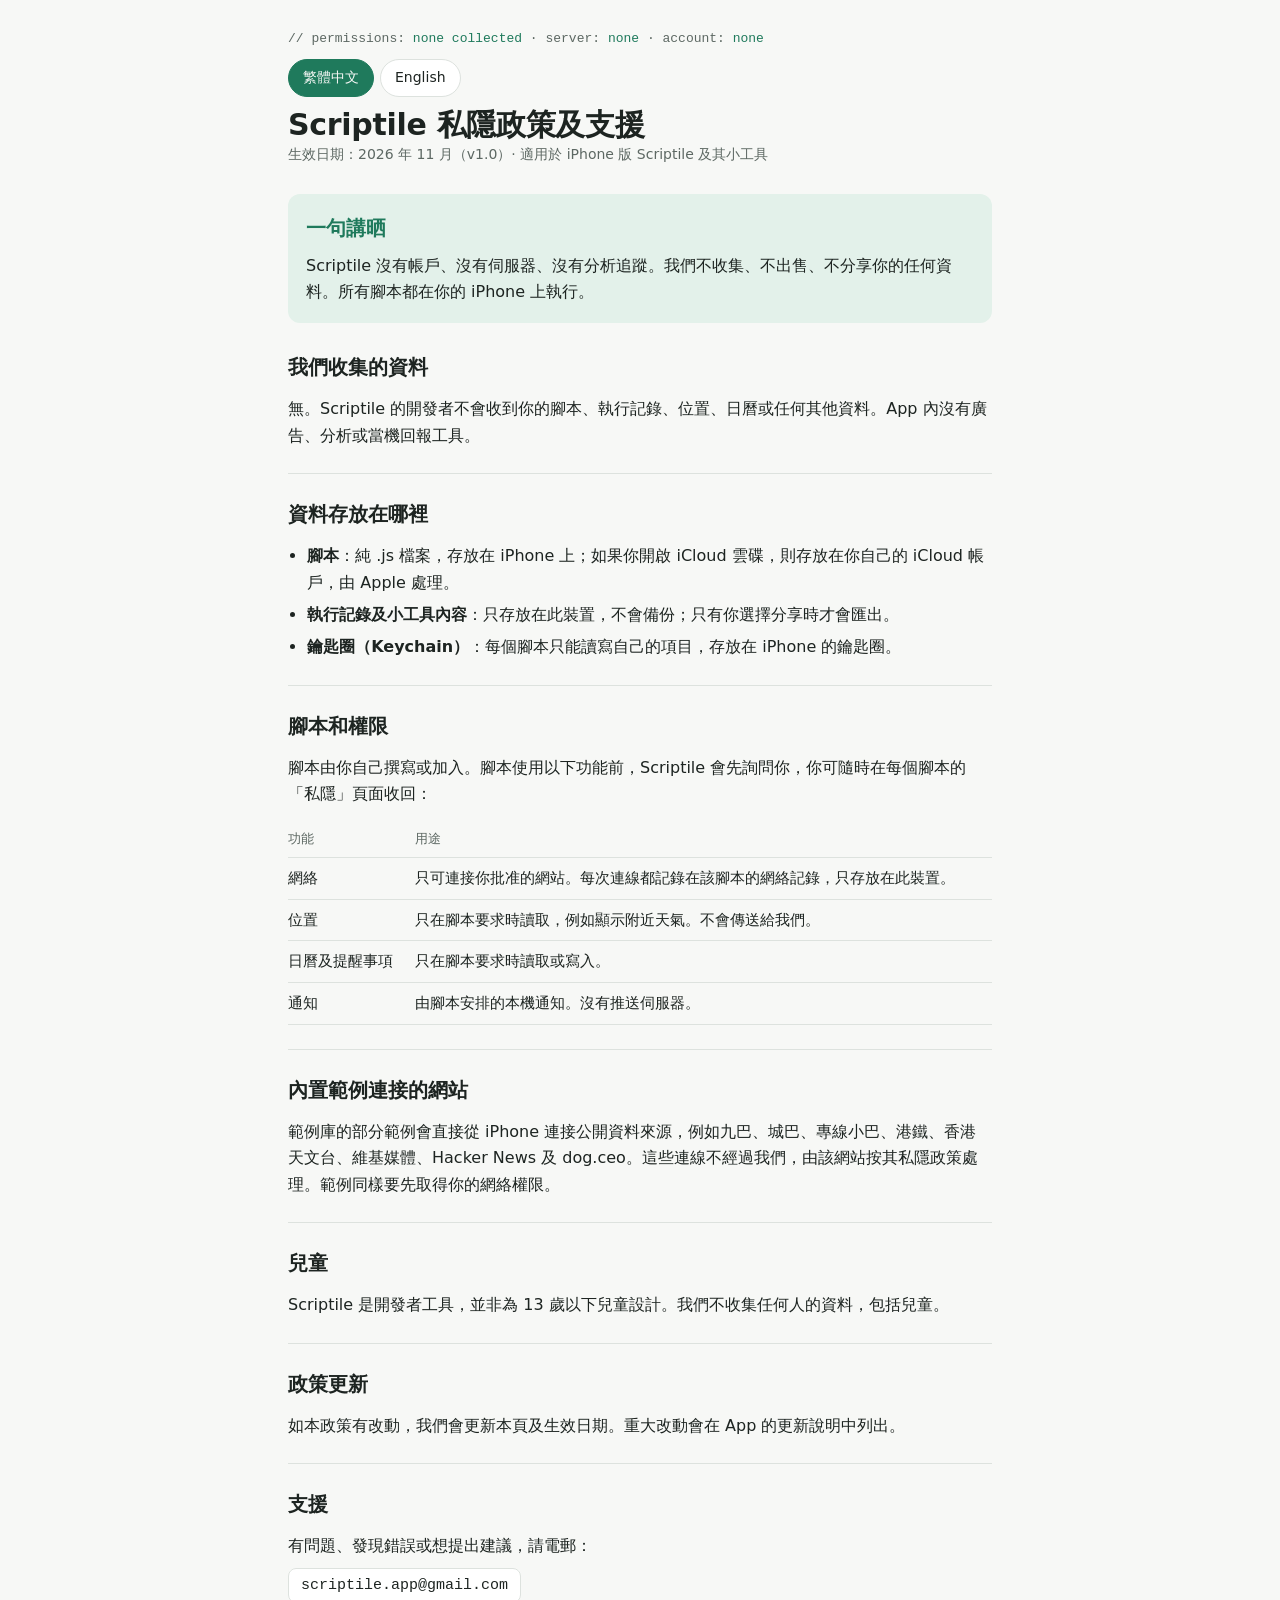
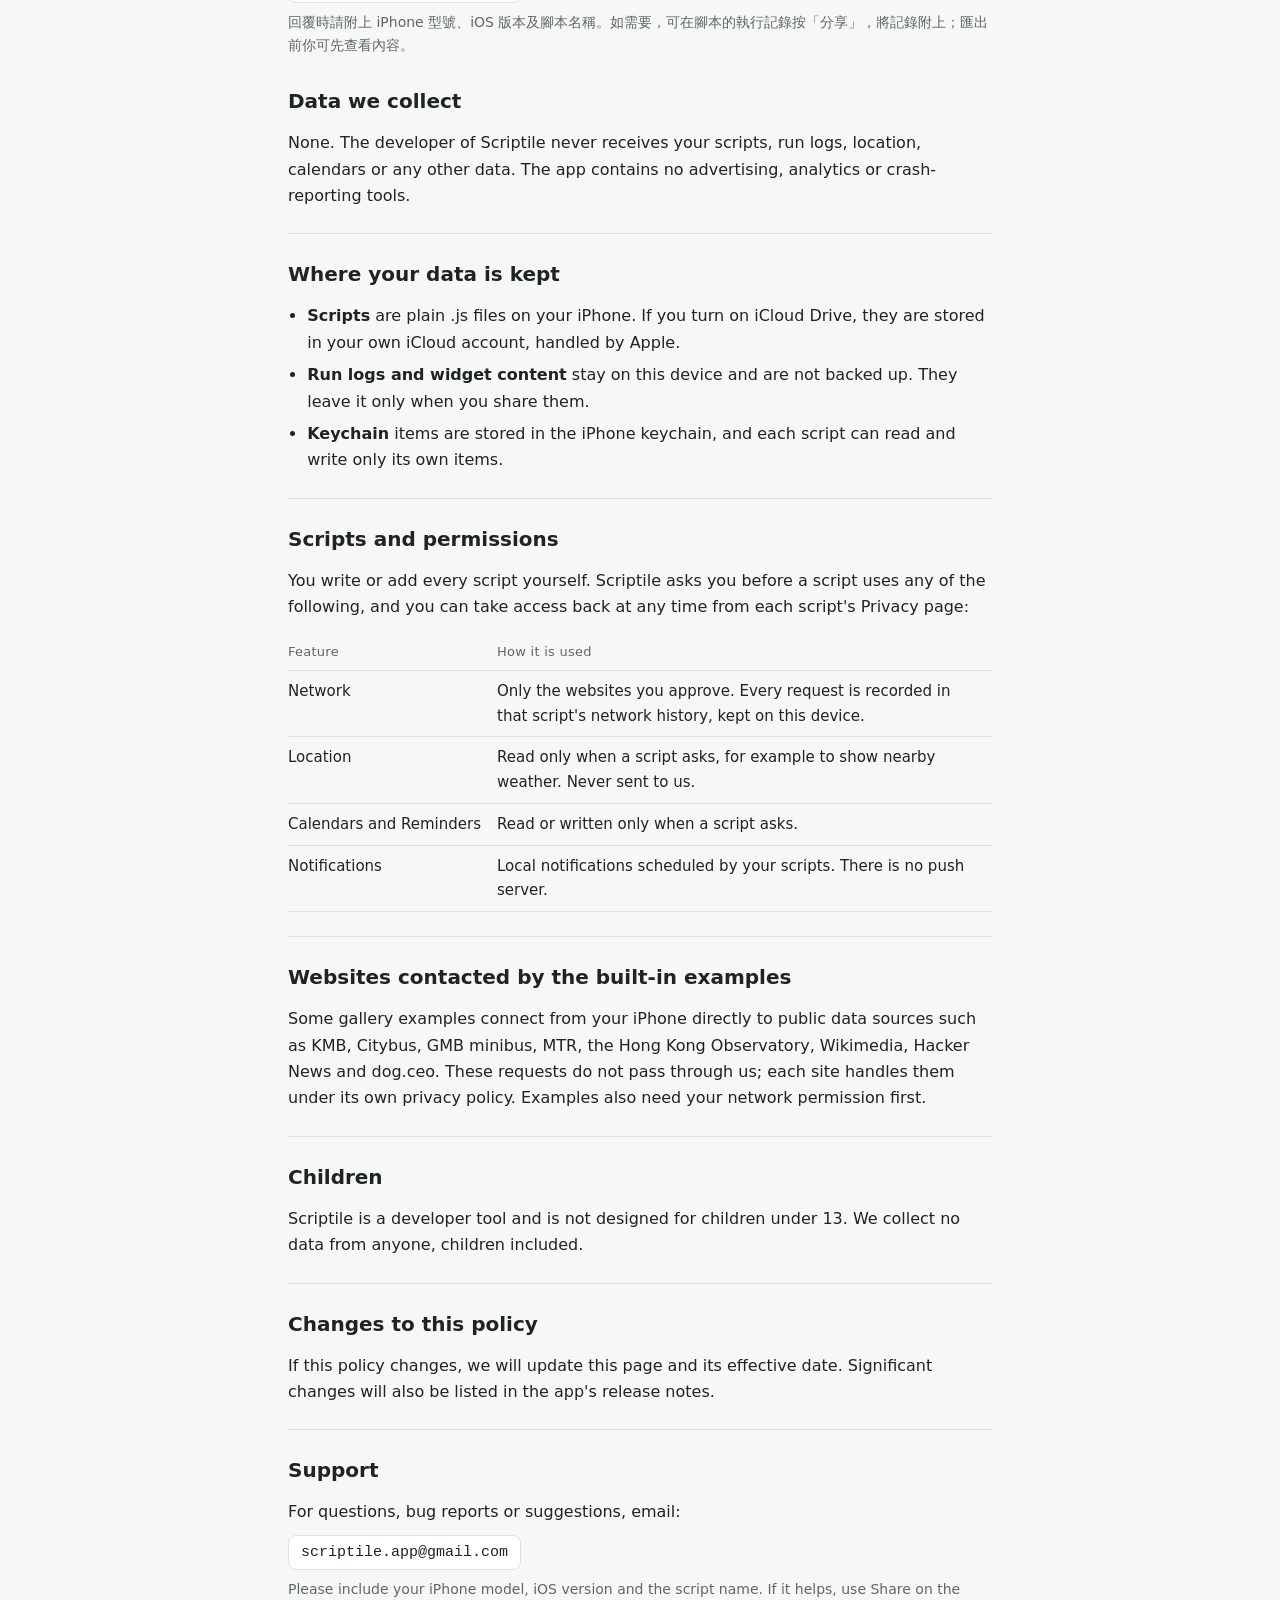
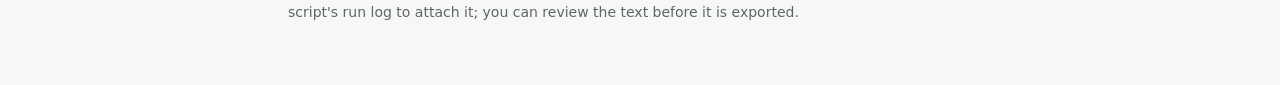
==== index.html @ a436cd3e "Privacy policy and support page" ====
<!doctype html>
<html lang="zh-Hant">
<head>
<meta charset="utf-8">
<meta name="viewport" content="width=device-width, initial-scale=1">
<meta name="description" content="Scriptile privacy policy and support. 私隱政策及支援。">
<title>Scriptile Privacy & Support</title>
<style>
html, body { margin: 0; }
/* Layout: one readable column, a small sticky language switch, a "code comment" header that echoes the script permission line. */
:root {
  --bg: #f7f8f6;
  --surface: #ffffff;
  --fg: #1d2421;
  --muted: #5d6863;
  --line: #dde2de;
  --accent: #1f7a5c;
  --accent-soft: #e3f1ea;
  --warn: #8a5a00;
  --warn-soft: #fbf1dc;
  --font-body: -apple-system, "PingFang HK", system-ui, sans-serif;
  --font-zh: "PingFang HK", -apple-system, system-ui, sans-serif;
  --font-mono: ui-monospace, "SF Mono", Menlo, monospace;
}
@media (prefers-color-scheme: dark) {
  :root:not([data-theme="light"]) {
    --bg: #121614; --surface: #1a201d; --fg: #e6ebe8; --muted: #9aa69f; --line: #2c3531;
    --accent: #5cc79d; --accent-soft: #1d332a; --warn: #f0c46a; --warn-soft: #33290f; color-scheme: dark;
  }
}
:root[data-theme="dark"] {
  --bg: #121614; --surface: #1a201d; --fg: #e6ebe8; --muted: #9aa69f; --line: #2c3531;
  --accent: #5cc79d; --accent-soft: #1d332a; --warn: #f0c46a; --warn-soft: #33290f; color-scheme: dark;
}
body {
  background: var(--bg); color: var(--fg); font-family: var(--font-body);
  font-size: 16px; line-height: 1.65;
  padding-left: max(16px, env(safe-area-inset-left, 0px));
  padding-right: max(16px, env(safe-area-inset-right, 0px));
}
body.zh { font-family: var(--font-zh); }
.wrap { max-width: 44rem; margin: 0 auto; padding-block: 28px 64px; display: grid; gap: 28px; }
header { display: grid; gap: 10px; }
.code { font-family: var(--font-mono); font-size: 13px; color: var(--muted); overflow-x: auto; white-space: nowrap; }
.code b { color: var(--accent); font-weight: 500; }
h1 { font-size: 30px; line-height: 1.2; margin: 0; text-wrap: balance; letter-spacing: -0.01em; }
h2 { font-size: 20px; margin: 0; text-wrap: balance; }
h3 { font-size: 16px; margin: 0; }
p, ul { margin: 0; }
ul { padding-left: 1.2em; display: grid; gap: 6px; }
.meta { color: var(--muted); font-size: 14px; }
.switch { display: flex; gap: 6px; }
.switch button {
  font: inherit; font-size: 14px; padding: 6px 14px; border-radius: 999px;
  border: 1px solid var(--line); background: var(--surface); color: var(--fg); cursor: pointer;
}
.switch button[aria-pressed="true"] { background: var(--accent); border-color: var(--accent); color: var(--bg); }
.switch button:focus-visible { outline: 2px solid var(--accent); outline-offset: 2px; }
.draft { background: var(--warn-soft); color: var(--warn); border-radius: 10px; padding: 12px 14px; font-size: 14px; }
.summary { background: var(--accent-soft); border-radius: 12px; padding: 18px 18px; display: grid; gap: 8px; }
.summary h2 { color: var(--accent); }
section { display: grid; gap: 12px; }
section + section { border-top: 1px solid var(--line); padding-top: 24px; }
table { border-collapse: collapse; width: 100%; font-size: 15px; }
.table { overflow-x: auto; }
th, td { text-align: left; padding: 8px 10px 8px 0; border-bottom: 1px solid var(--line); vertical-align: top; }
th { font-size: 13px; color: var(--muted); font-weight: 500; letter-spacing: 0.02em; }
td:first-child { white-space: nowrap; font-weight: 500; padding-right: 16px; }
a.mail { color: var(--fg); text-decoration: none; }
.mail { font-family: var(--font-mono); font-size: 15px; background: var(--surface); border: 1px solid var(--line); border-radius: 8px; padding: 8px 12px; user-select: all; }
</style>
</head>
<body>

<div class="wrap">
  <header>
    <div class="code" aria-hidden="true">// permissions: <b>none collected</b> · server: <b>none</b> · account: <b>none</b></div>
    <div class="switch" role="group" aria-label="Language">
      <button id="btn-zh" type="button" aria-pressed="true" data-l="zh">繁體中文</button>
      <button id="btn-en" type="button" aria-pressed="false" data-l="en">English</button>
    </div>
    <div lang="zh-Hant" data-l="zh">
      <h1>Scriptile 私隱政策及支援</h1>
      <p class="meta">生效日期：2026 年 11 月（v1.0）· 適用於 iPhone 版 Scriptile 及其小工具</p>
    </div>
    <div lang="en" data-l="en" hidden>
      <h1>Scriptile Privacy Policy and Support</h1>
      <p class="meta">Effective: November 2026 (v1.0) · Covers the Scriptile iPhone app and its widgets</p>
    </div>
  </header>


  <!-- 中文 -->
  <div data-l="zh">
    <div class="summary">
      <h2>一句講晒</h2>
      <p>Scriptile 沒有帳戶、沒有伺服器、沒有分析追蹤。我們不收集、不出售、不分享你的任何資料。所有腳本都在你的 iPhone 上執行。</p>
    </div>
  </div>
  <div data-l="en" hidden>
    <div class="summary">
      <h2>In short</h2>
      <p>Scriptile has no account, no server and no analytics. We do not collect, sell or share any of your data. Every script runs on your iPhone.</p>
    </div>
  </div>

  <div data-l="zh" style="display:grid;gap:24px">
    <section>
      <h2>我們收集的資料</h2>
      <p>無。Scriptile 的開發者不會收到你的腳本、執行記錄、位置、日曆或任何其他資料。App 內沒有廣告、分析或當機回報工具。</p>
    </section>
    <section>
      <h2>資料存放在哪裡</h2>
      <ul>
        <li><b>腳本</b>：純 .js 檔案，存放在 iPhone 上；如果你開啟 iCloud 雲碟，則存放在你自己的 iCloud 帳戶，由 Apple 處理。</li>
        <li><b>執行記錄及小工具內容</b>：只存放在此裝置，不會備份；只有你選擇分享時才會匯出。</li>
        <li><b>鑰匙圈（Keychain）</b>：每個腳本只能讀寫自己的項目，存放在 iPhone 的鑰匙圈。</li>
      </ul>
    </section>
    <section>
      <h2>腳本和權限</h2>
      <p>腳本由你自己撰寫或加入。腳本使用以下功能前，Scriptile 會先詢問你，你可隨時在每個腳本的「私隱」頁面收回：</p>
      <div class="table"><table>
        <tr><th>功能</th><th>用途</th></tr>
        <tr><td>網絡</td><td>只可連接你批准的網站。每次連線都記錄在該腳本的網絡記錄，只存放在此裝置。</td></tr>
        <tr><td>位置</td><td>只在腳本要求時讀取，例如顯示附近天氣。不會傳送給我們。</td></tr>
        <tr><td>日曆及提醒事項</td><td>只在腳本要求時讀取或寫入。</td></tr>
        <tr><td>通知</td><td>由腳本安排的本機通知。沒有推送伺服器。</td></tr>
      </table></div>
    </section>
    <section>
      <h2>內置範例連接的網站</h2>
      <p>範例庫的部分範例會直接從 iPhone 連接公開資料來源，例如九巴、城巴、專線小巴、港鐵、香港天文台、維基媒體、Hacker News 及 dog.ceo。這些連線不經過我們，由該網站按其私隱政策處理。範例同樣要先取得你的網絡權限。</p>
    </section>
    <section>
      <h2>兒童</h2>
      <p>Scriptile 是開發者工具，並非為 13 歲以下兒童設計。我們不收集任何人的資料，包括兒童。</p>
    </section>
    <section>
      <h2>政策更新</h2>
      <p>如本政策有改動，我們會更新本頁及生效日期。重大改動會在 App 的更新說明中列出。</p>
    </section>
    <section>
      <h2 id="support-zh">支援</h2>
      <p>有問題、發現錯誤或想提出建議，請電郵：</p>
      <p><a class="mail" href="mailto:scriptile.app@gmail.com">scriptile.app@gmail.com</a></p>
      <p class="meta">回覆時請附上 iPhone 型號、iOS 版本及腳本名稱。如需要，可在腳本的執行記錄按「分享」，將記錄附上；匯出前你可先查看內容。</p>
    </section>
  </div>

  <div data-l="en" hidden style="display:grid;gap:24px">
    <section>
      <h2>Data we collect</h2>
      <p>None. The developer of Scriptile never receives your scripts, run logs, location, calendars or any other data. The app contains no advertising, analytics or crash-reporting tools.</p>
    </section>
    <section>
      <h2>Where your data is kept</h2>
      <ul>
        <li><b>Scripts</b> are plain .js files on your iPhone. If you turn on iCloud Drive, they are stored in your own iCloud account, handled by Apple.</li>
        <li><b>Run logs and widget content</b> stay on this device and are not backed up. They leave it only when you share them.</li>
        <li><b>Keychain</b> items are stored in the iPhone keychain, and each script can read and write only its own items.</li>
      </ul>
    </section>
    <section>
      <h2>Scripts and permissions</h2>
      <p>You write or add every script yourself. Scriptile asks you before a script uses any of the following, and you can take access back at any time from each script's Privacy page:</p>
      <div class="table"><table>
        <tr><th>Feature</th><th>How it is used</th></tr>
        <tr><td>Network</td><td>Only the websites you approve. Every request is recorded in that script's network history, kept on this device.</td></tr>
        <tr><td>Location</td><td>Read only when a script asks, for example to show nearby weather. Never sent to us.</td></tr>
        <tr><td>Calendars and Reminders</td><td>Read or written only when a script asks.</td></tr>
        <tr><td>Notifications</td><td>Local notifications scheduled by your scripts. There is no push server.</td></tr>
      </table></div>
    </section>
    <section>
      <h2>Websites contacted by the built-in examples</h2>
      <p>Some gallery examples connect from your iPhone directly to public data sources such as KMB, Citybus, GMB minibus, MTR, the Hong Kong Observatory, Wikimedia, Hacker News and dog.ceo. These requests do not pass through us; each site handles them under its own privacy policy. Examples also need your network permission first.</p>
    </section>
    <section>
      <h2>Children</h2>
      <p>Scriptile is a developer tool and is not designed for children under 13. We collect no data from anyone, children included.</p>
    </section>
    <section>
      <h2>Changes to this policy</h2>
      <p>If this policy changes, we will update this page and its effective date. Significant changes will also be listed in the app's release notes.</p>
    </section>
    <section>
      <h2 id="support-en">Support</h2>
      <p>For questions, bug reports or suggestions, email:</p>
      <p><a class="mail" href="mailto:scriptile.app@gmail.com">scriptile.app@gmail.com</a></p>
      <p class="meta">Please include your iPhone model, iOS version and the script name. If it helps, use Share on the script's run log to attach it; you can review the text before it is exported.</p>
    </section>
  </div>
</div>

<script>
(function () {
  const buttons = document.querySelectorAll(".switch button");
  function set(l) {
    document.querySelectorAll("[data-l]").forEach(el => {
      if (el.tagName === "BUTTON") el.setAttribute("aria-pressed", String(el.dataset.l === l));
      else el.hidden = el.dataset.l !== l;
    });
    document.body.classList.toggle("zh", l === "zh");
    document.documentElement.lang = l === "zh" ? "zh-Hant" : "en";
    try { localStorage.setItem("lang", l); } catch (_) {}
  }
  buttons.forEach(b => b.addEventListener("click", () => set(b.dataset.l)));
  let saved = null;
  try { saved = localStorage.getItem("lang"); } catch (_) {}
  set(saved === "en" ? "en" : "zh");
})();
</script>
</body>
</html>
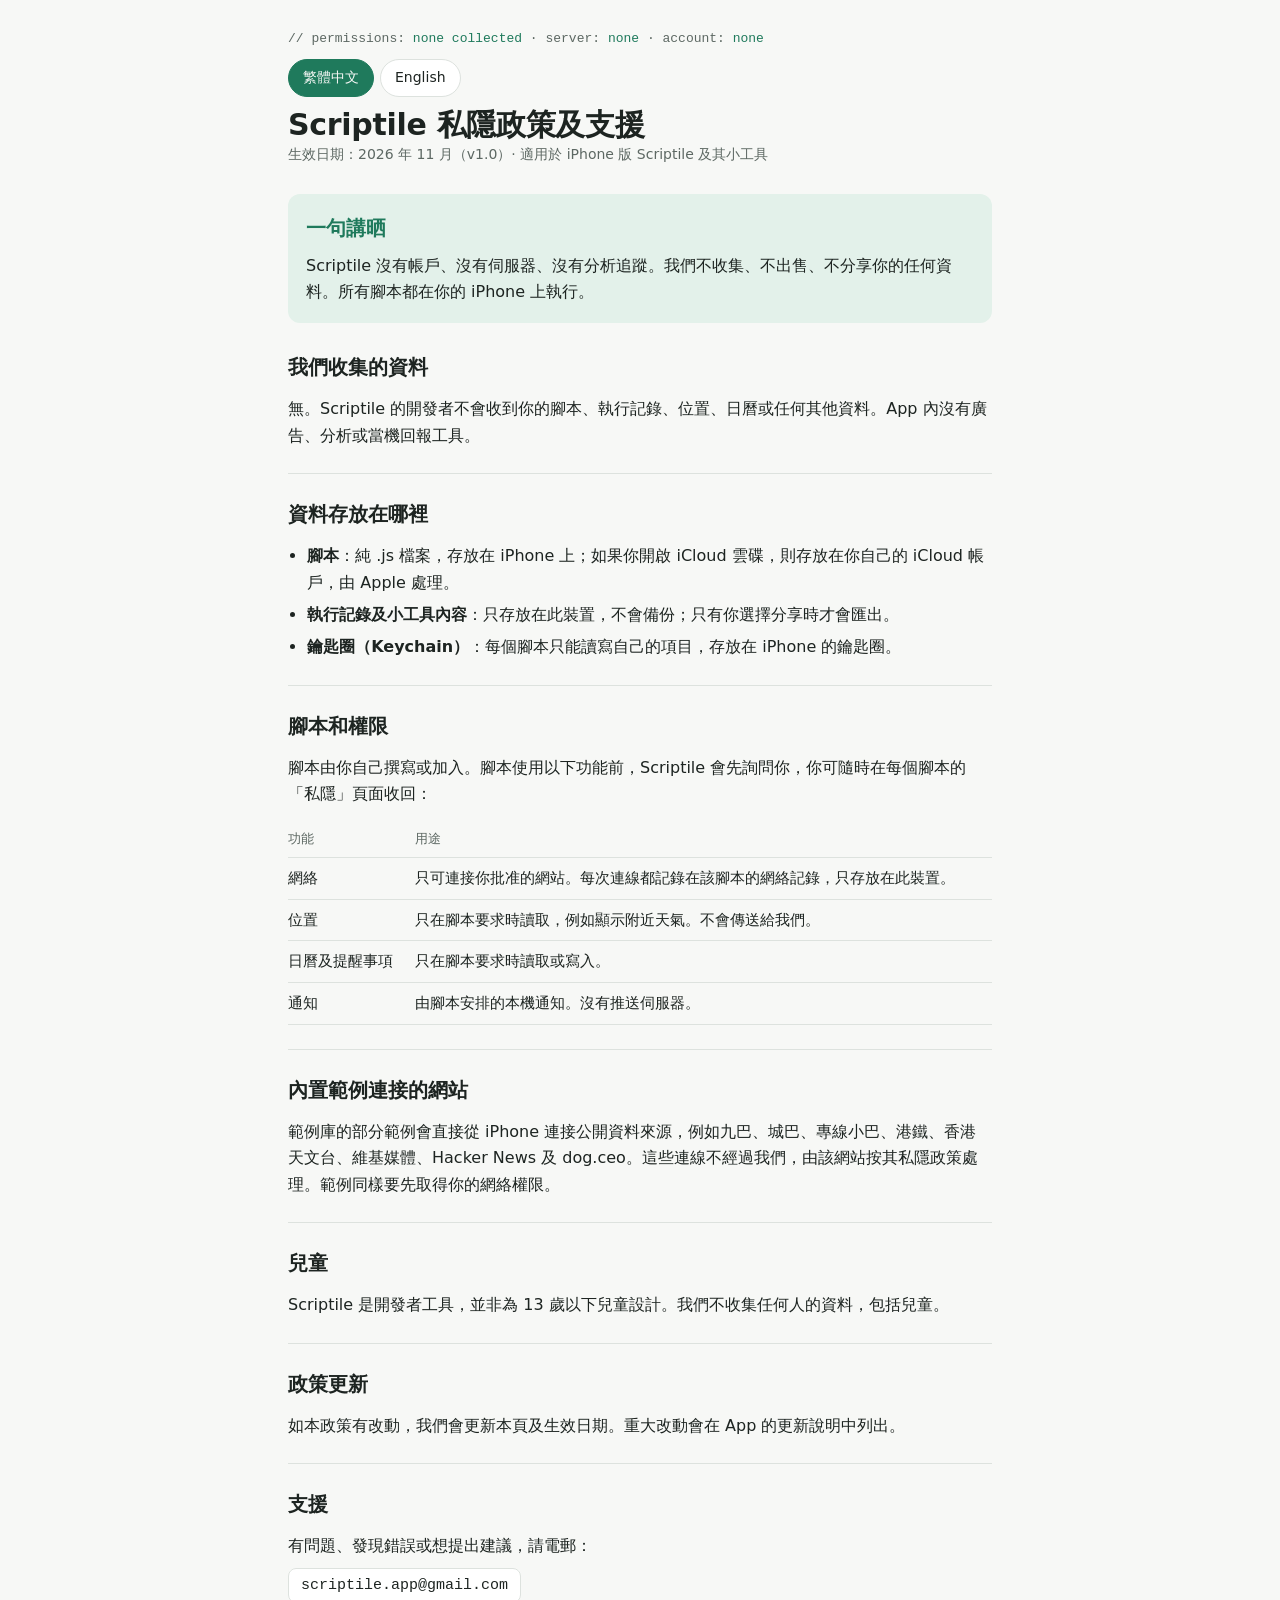
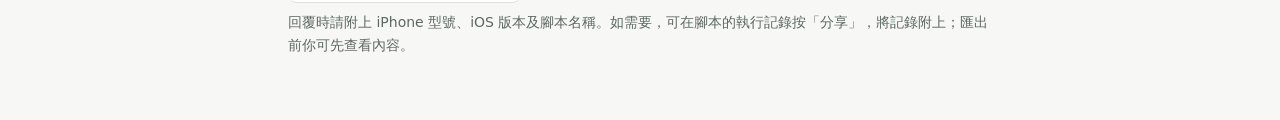
==== commit 902cf11b: "Hide the other language's body sections (inline display:grid overrode [hidden]) Co-Authored-By: Clau" ====
--- a/index.html
+++ b/index.html
@@ -39,6 +39,7 @@
   padding-right: max(16px, env(safe-area-inset-right, 0px));
 }
 body.zh { font-family: var(--font-zh); }
+[hidden] { display: none !important; }
 .wrap { max-width: 44rem; margin: 0 auto; padding-block: 28px 64px; display: grid; gap: 28px; }
 header { display: grid; gap: 10px; }
 .code { font-family: var(--font-mono); font-size: 13px; color: var(--muted); overflow-x: auto; white-space: nowrap; }
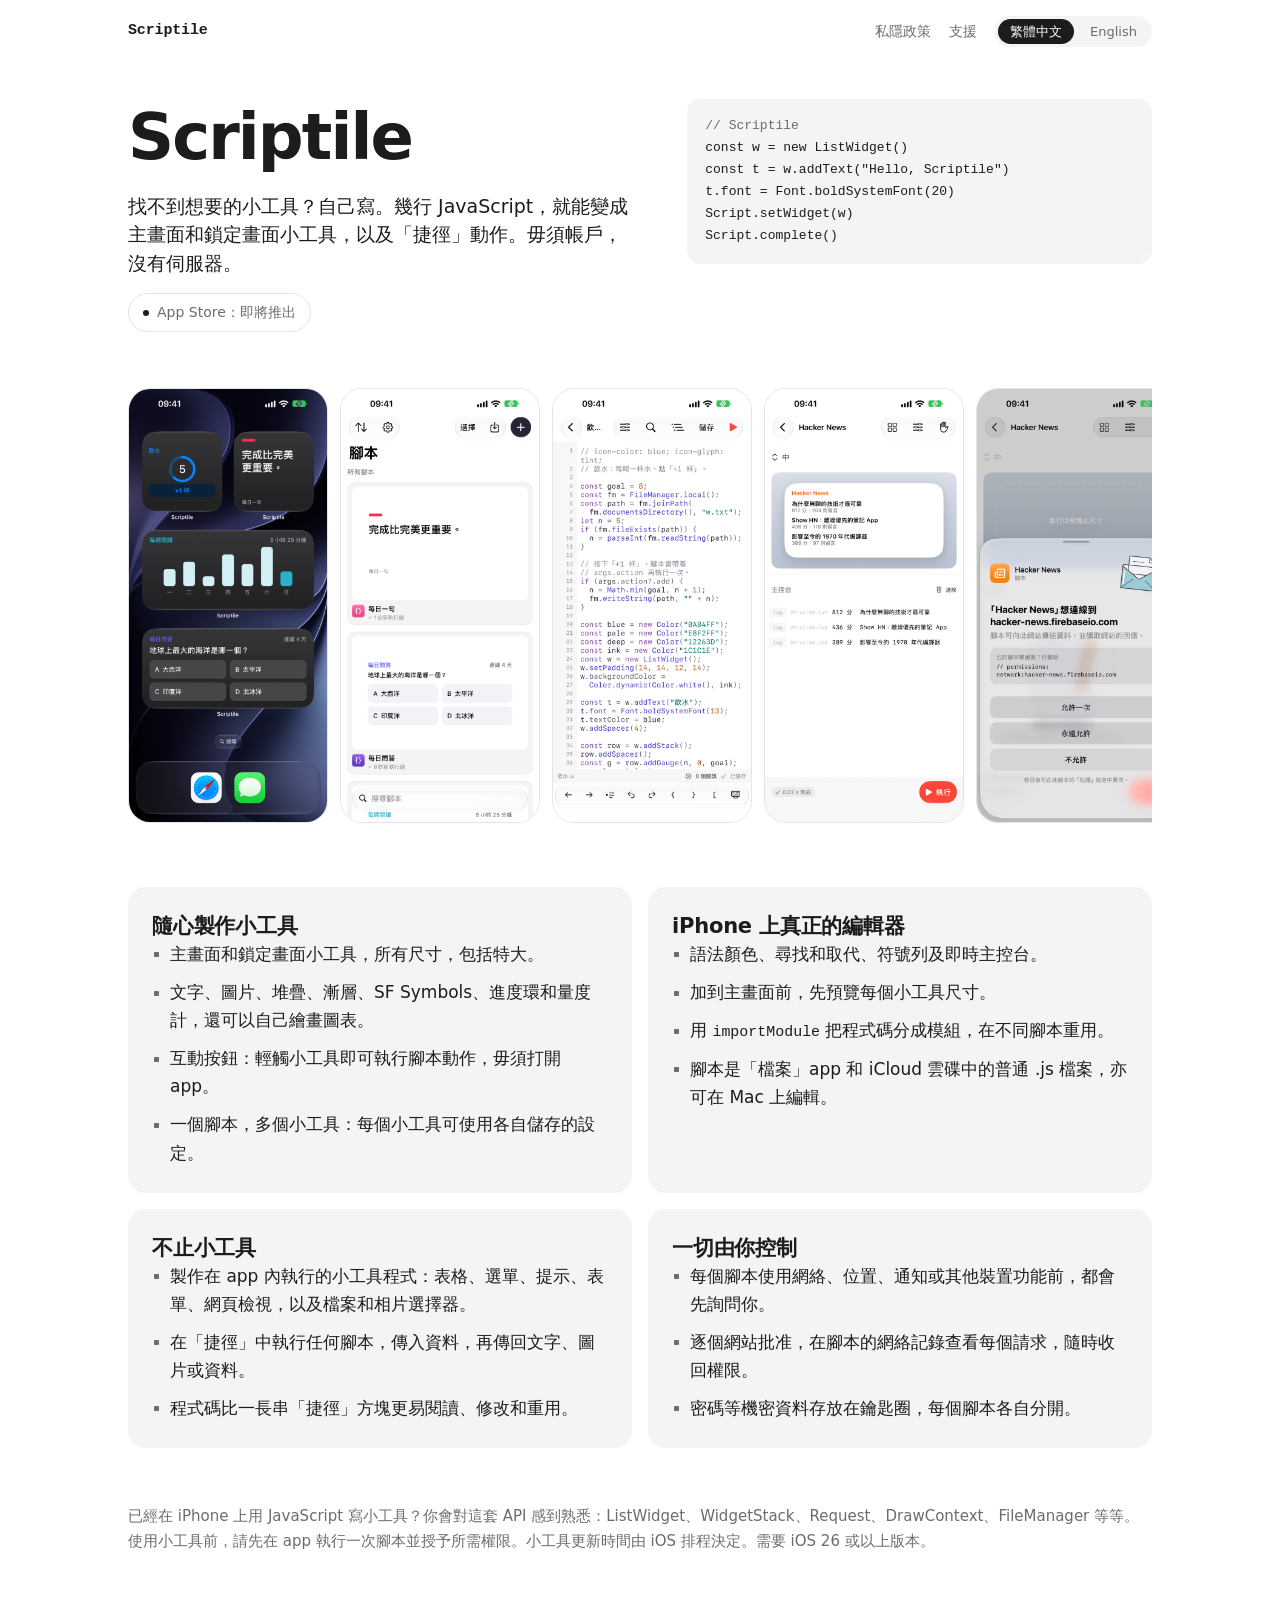
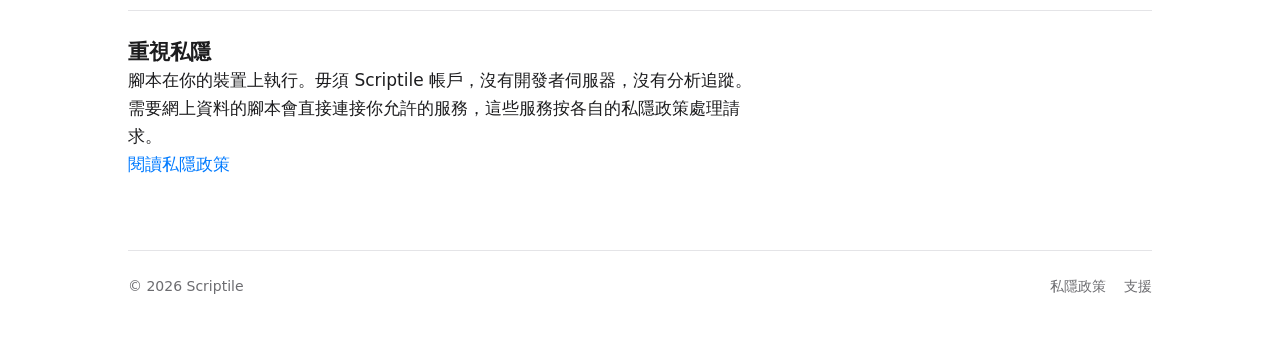
==== commit 0f318f39: "Site for 1.2: landing page with screenshots, separate privacy and support pages, monochrome look; dr" ====
--- a/index.html
+++ b/index.html
@@ -3,214 +3,127 @@
 <head>
 <meta charset="utf-8">
 <meta name="viewport" content="width=device-width, initial-scale=1">
-<meta name="description" content="Scriptile privacy policy and support. 私隱政策及支援。">
-<title>Scriptile Privacy & Support</title>
-<style>
-html, body { margin: 0; }
-/* Layout: one readable column, a small sticky language switch, a "code comment" header that echoes the script permission line. */
-:root {
-  --bg: #f7f8f6;
-  --surface: #ffffff;
-  --fg: #1d2421;
-  --muted: #5d6863;
-  --line: #dde2de;
-  --accent: #1f7a5c;
-  --accent-soft: #e3f1ea;
-  --warn: #8a5a00;
-  --warn-soft: #fbf1dc;
-  --font-body: -apple-system, "PingFang HK", system-ui, sans-serif;
-  --font-zh: "PingFang HK", -apple-system, system-ui, sans-serif;
-  --font-mono: ui-monospace, "SF Mono", Menlo, monospace;
-}
-@media (prefers-color-scheme: dark) {
-  :root:not([data-theme="light"]) {
-    --bg: #121614; --surface: #1a201d; --fg: #e6ebe8; --muted: #9aa69f; --line: #2c3531;
-    --accent: #5cc79d; --accent-soft: #1d332a; --warn: #f0c46a; --warn-soft: #33290f; color-scheme: dark;
-  }
-}
-:root[data-theme="dark"] {
-  --bg: #121614; --surface: #1a201d; --fg: #e6ebe8; --muted: #9aa69f; --line: #2c3531;
-  --accent: #5cc79d; --accent-soft: #1d332a; --warn: #f0c46a; --warn-soft: #33290f; color-scheme: dark;
-}
-body {
-  background: var(--bg); color: var(--fg); font-family: var(--font-body);
-  font-size: 16px; line-height: 1.65;
-  padding-left: max(16px, env(safe-area-inset-left, 0px));
-  padding-right: max(16px, env(safe-area-inset-right, 0px));
-}
-body.zh { font-family: var(--font-zh); }
-[hidden] { display: none !important; }
-.wrap { max-width: 44rem; margin: 0 auto; padding-block: 28px 64px; display: grid; gap: 28px; }
-header { display: grid; gap: 10px; }
-.code { font-family: var(--font-mono); font-size: 13px; color: var(--muted); overflow-x: auto; white-space: nowrap; }
-.code b { color: var(--accent); font-weight: 500; }
-h1 { font-size: 30px; line-height: 1.2; margin: 0; text-wrap: balance; letter-spacing: -0.01em; }
-h2 { font-size: 20px; margin: 0; text-wrap: balance; }
-h3 { font-size: 16px; margin: 0; }
-p, ul { margin: 0; }
-ul { padding-left: 1.2em; display: grid; gap: 6px; }
-.meta { color: var(--muted); font-size: 14px; }
-.switch { display: flex; gap: 6px; }
-.switch button {
-  font: inherit; font-size: 14px; padding: 6px 14px; border-radius: 999px;
-  border: 1px solid var(--line); background: var(--surface); color: var(--fg); cursor: pointer;
-}
-.switch button[aria-pressed="true"] { background: var(--accent); border-color: var(--accent); color: var(--bg); }
-.switch button:focus-visible { outline: 2px solid var(--accent); outline-offset: 2px; }
-.draft { background: var(--warn-soft); color: var(--warn); border-radius: 10px; padding: 12px 14px; font-size: 14px; }
-.summary { background: var(--accent-soft); border-radius: 12px; padding: 18px 18px; display: grid; gap: 8px; }
-.summary h2 { color: var(--accent); }
-section { display: grid; gap: 12px; }
-section + section { border-top: 1px solid var(--line); padding-top: 24px; }
-table { border-collapse: collapse; width: 100%; font-size: 15px; }
-.table { overflow-x: auto; }
-th, td { text-align: left; padding: 8px 10px 8px 0; border-bottom: 1px solid var(--line); vertical-align: top; }
-th { font-size: 13px; color: var(--muted); font-weight: 500; letter-spacing: 0.02em; }
-td:first-child { white-space: nowrap; font-weight: 500; padding-right: 16px; }
-a.mail { color: var(--fg); text-decoration: none; }
-.mail { font-family: var(--font-mono); font-size: 15px; background: var(--surface); border: 1px solid var(--line); border-radius: 8px; padding: 8px 12px; user-select: all; }
-</style>
+<title>Scriptile: JavaScript widgets and Shortcuts for iPhone</title>
+<meta name="description" content="Scriptile turns a few lines of JavaScript into real iPhone Home Screen and Lock Screen widgets and Shortcuts actions. 用幾行 JavaScript 製作 iPhone 小工具和「捷徑」動作。">
+<link rel="canonical" href="https://scriptile.github.io/">
+<meta name="color-scheme" content="light dark">
+<link rel="stylesheet" href="/site.css">
 </head>
 <body>
-
 <div class="wrap">
-  <header>
-    <div class="code" aria-hidden="true">// permissions: <b>none collected</b> · server: <b>none</b> · account: <b>none</b></div>
-    <div class="switch" role="group" aria-label="Language">
-      <button id="btn-zh" type="button" aria-pressed="true" data-l="zh">繁體中文</button>
-      <button id="btn-en" type="button" aria-pressed="false" data-l="en">English</button>
-    </div>
-    <div lang="zh-Hant" data-l="zh">
-      <h1>Scriptile 私隱政策及支援</h1>
-      <p class="meta">生效日期：2026 年 11 月（v1.0）· 適用於 iPhone 版 Scriptile 及其小工具</p>
-    </div>
-    <div lang="en" data-l="en" hidden>
-      <h1>Scriptile Privacy Policy and Support</h1>
-      <p class="meta">Effective: November 2026 (v1.0) · Covers the Scriptile iPhone app and its widgets</p>
-    </div>
+  <header class="top">
+    <a class="brand" href="/">Scriptile</a>
+    <nav aria-label="Site">
+      <a href="/privacy/"><span lang="zh-Hant" data-l="zh">私隱政策</span><span lang="en" data-l="en" hidden>Privacy</span></a>
+      <a href="/support/"><span lang="zh-Hant" data-l="zh">支援</span><span lang="en" data-l="en" hidden>Support</span></a>
+      <div class="switch" role="group" aria-label="Language">
+        <button type="button" aria-pressed="true" data-l="zh">繁體中文</button>
+        <button type="button" aria-pressed="false" data-l="en">English</button>
+      </div>
+    </nav>
   </header>
 
+  <main>
+    <section class="hero">
+      <div class="hero-copy">
+        <h1>Scriptile</h1>
+<div lang="zh-Hant" data-l="zh">
+<p class="pitch">找不到想要的小工具？自己寫。幾行 JavaScript，就能變成主畫面和鎖定畫面小工具，以及「捷徑」動作。毋須帳戶，沒有伺服器。</p>
+</div>
+<div lang="en" data-l="en" hidden>
+<p class="pitch">Can’t find the widget you want? Write it. A few lines of JavaScript become real Home Screen and Lock Screen widgets and Shortcuts actions. No account, no server.</p>
+</div>
+        <!-- App Store badge goes here once the app is public: replace the .soon pill with the official badge linking to the App Store page. -->
+        <p class="soon"><span lang="zh-Hant" data-l="zh">App Store：即將推出</span><span lang="en" data-l="en" hidden>App Store: coming soon</span></p>
+      </div>
+      <pre class="code" tabindex="0" aria-label="Example script"><span class="c">// Scriptile</span>
+const w = new ListWidget()
+const t = w.addText("Hello, Scriptile")
+t.font = Font.boldSystemFont(20)
+Script.setWidget(w)
+Script.complete()</pre>
+    </section>
 
-  <!-- 中文 -->
-  <div data-l="zh">
-    <div class="summary">
-      <h2>一句講晒</h2>
-      <p>Scriptile 沒有帳戶、沒有伺服器、沒有分析追蹤。我們不收集、不出售、不分享你的任何資料。所有腳本都在你的 iPhone 上執行。</p>
+    <section class="shots" aria-label="Screenshots">
+      <div class="strip" lang="zh-Hant" data-l="zh">
+      <div class="slot"><img src="/img/zh-01.png" alt="Scriptile 截圖 1" width="1320" height="2868" loading="lazy" decoding="async" onerror="this.hidden=true"></div>
+      <div class="slot"><img src="/img/zh-02.png" alt="Scriptile 截圖 2" width="1320" height="2868" loading="lazy" decoding="async" onerror="this.hidden=true"></div>
+      <div class="slot"><img src="/img/zh-03.png" alt="Scriptile 截圖 3" width="1320" height="2868" loading="lazy" decoding="async" onerror="this.hidden=true"></div>
+      <div class="slot"><img src="/img/zh-04.png" alt="Scriptile 截圖 4" width="1320" height="2868" loading="lazy" decoding="async" onerror="this.hidden=true"></div>
+      <div class="slot"><img src="/img/zh-05.png" alt="Scriptile 截圖 5" width="1320" height="2868" loading="lazy" decoding="async" onerror="this.hidden=true"></div>
+      <div class="slot"><img src="/img/zh-06.png" alt="Scriptile 截圖 6" width="1320" height="2868" loading="lazy" decoding="async" onerror="this.hidden=true"></div>
+      </div>
+      <div class="strip" lang="en" data-l="en" hidden>
+      <div class="slot"><img src="/img/en-01.png" alt="Scriptile screenshot 1" width="1320" height="2868" loading="lazy" decoding="async" onerror="this.hidden=true"></div>
+      <div class="slot"><img src="/img/en-02.png" alt="Scriptile screenshot 2" width="1320" height="2868" loading="lazy" decoding="async" onerror="this.hidden=true"></div>
+      <div class="slot"><img src="/img/en-03.png" alt="Scriptile screenshot 3" width="1320" height="2868" loading="lazy" decoding="async" onerror="this.hidden=true"></div>
+      <div class="slot"><img src="/img/en-04.png" alt="Scriptile screenshot 4" width="1320" height="2868" loading="lazy" decoding="async" onerror="this.hidden=true"></div>
+      <div class="slot"><img src="/img/en-05.png" alt="Scriptile screenshot 5" width="1320" height="2868" loading="lazy" decoding="async" onerror="this.hidden=true"></div>
+      <div class="slot"><img src="/img/en-06.png" alt="Scriptile screenshot 6" width="1320" height="2868" loading="lazy" decoding="async" onerror="this.hidden=true"></div>
+      </div>
+    </section>
+
+    <section class="features">
+    <div class="card">
+<div lang="zh-Hant" data-l="zh">
+<h2>隨心製作小工具</h2><ul class="pts"><li>主畫面和鎖定畫面小工具，所有尺寸，包括特大。</li><li>文字、圖片、堆疊、漸層、SF Symbols、進度環和量度計，還可以自己繪畫圖表。</li><li>互動按鈕：輕觸小工具即可執行腳本動作，毋須打開 app。</li><li>一個腳本，多個小工具：每個小工具可使用各自儲存的設定。</li></ul>
+</div>
+<div lang="en" data-l="en" hidden>
+<h2>Widgets your way</h2><ul class="pts"><li>Home Screen and Lock Screen widgets in every size, including extra large.</li><li>Text, images, stacks, gradients, SF Symbols, progress rings and gauges, and charts you draw yourself.</li><li>Interactive buttons: tap a widget to run a script action without opening the app.</li><li>One script, many widgets: each placed widget can use its own saved setup.</li></ul>
+</div>
     </div>
-  </div>
-  <div data-l="en" hidden>
-    <div class="summary">
-      <h2>In short</h2>
-      <p>Scriptile has no account, no server and no analytics. We do not collect, sell or share any of your data. Every script runs on your iPhone.</p>
+    <div class="card">
+<div lang="zh-Hant" data-l="zh">
+<h2>iPhone 上真正的編輯器</h2><ul class="pts"><li>語法顏色、尋找和取代、符號列及即時主控台。</li><li>加到主畫面前，先預覽每個小工具尺寸。</li><li>用 <code>importModule</code> 把程式碼分成模組，在不同腳本重用。</li><li>腳本是「檔案」app 和 iCloud 雲碟中的普通 .js 檔案，亦可在 Mac 上編輯。</li></ul>
+</div>
+<div lang="en" data-l="en" hidden>
+<h2>A real editor on iPhone</h2><ul class="pts"><li>Syntax highlighting, find and replace, a symbol bar and a live console.</li><li>Preview every widget size before you add it to your Home Screen.</li><li>Split code into modules with <code>importModule</code> and reuse them across scripts.</li><li>Scripts are plain .js files in Files and iCloud Drive, so you can edit them on your Mac too.</li></ul>
+</div>
     </div>
-  </div>
+    <div class="card">
+<div lang="zh-Hant" data-l="zh">
+<h2>不止小工具</h2><ul class="pts"><li>製作在 app 內執行的小工具程式：表格、選單、提示、表單、網頁檢視，以及檔案和相片選擇器。</li><li>在「捷徑」中執行任何腳本，傳入資料，再傳回文字、圖片或資料。</li><li>程式碼比一長串「捷徑」方塊更易閱讀、修改和重用。</li></ul>
+</div>
+<div lang="en" data-l="en" hidden>
+<h2>More than widgets</h2><ul class="pts"><li>Build small tools that run in the app: tables, menus, alerts, forms, web views, and file and photo pickers.</li><li>Run any script from Shortcuts. Pass in input and return text, images or data.</li><li>Code is easier to read, change and reuse than a long chain of Shortcuts blocks.</li></ul>
+</div>
+    </div>
+    <div class="card">
+<div lang="zh-Hant" data-l="zh">
+<h2>一切由你控制</h2><ul class="pts"><li>每個腳本使用網絡、位置、通知或其他裝置功能前，都會先詢問你。</li><li>逐個網站批准，在腳本的網絡記錄查看每個請求，隨時收回權限。</li><li>密碼等機密資料存放在鑰匙圈，每個腳本各自分開。</li></ul>
+</div>
+<div lang="en" data-l="en" hidden>
+<h2>You stay in control</h2><ul class="pts"><li>Each script asks before it uses the network, location, notifications or other device features.</li><li>Allow websites one by one, see every request in the script’s network log, and take access back at any time.</li><li>Secrets go in the Keychain, kept separate for each script.</li></ul>
+</div>
+    </div>
+    </section>
 
-  <div data-l="zh" style="display:grid;gap:24px">
-    <section>
-      <h2>我們收集的資料</h2>
-      <p>無。Scriptile 的開發者不會收到你的腳本、執行記錄、位置、日曆或任何其他資料。App 內沒有廣告、分析或當機回報工具。</p>
+    <section class="note">
+<div lang="zh-Hant" data-l="zh">
+<p>已經在 iPhone 上用 JavaScript 寫小工具？你會對這套 API 感到熟悉：ListWidget、WidgetStack、Request、DrawContext、FileManager 等等。</p><p>使用小工具前，請先在 app 執行一次腳本並授予所需權限。小工具更新時間由 iOS 排程決定。需要 iOS 26 或以上版本。</p>
+</div>
+<div lang="en" data-l="en" hidden>
+<p>Already write JavaScript widgets on iPhone? The API will feel familiar: ListWidget, WidgetStack, Request, DrawContext, FileManager and more.</p><p>Run a script in the app once to grant the permissions it needs before using its widget. Widget updates follow iOS scheduling. Requires iOS 26 or later.</p>
+</div>
     </section>
-    <section>
-      <h2>資料存放在哪裡</h2>
-      <ul>
-        <li><b>腳本</b>：純 .js 檔案，存放在 iPhone 上；如果你開啟 iCloud 雲碟，則存放在你自己的 iCloud 帳戶，由 Apple 處理。</li>
-        <li><b>執行記錄及小工具內容</b>：只存放在此裝置，不會備份；只有你選擇分享時才會匯出。</li>
-        <li><b>鑰匙圈（Keychain）</b>：每個腳本只能讀寫自己的項目，存放在 iPhone 的鑰匙圈。</li>
-      </ul>
+
+    <section class="private">
+<div lang="zh-Hant" data-l="zh">
+<h2>重視私隱</h2><p>腳本在你的裝置上執行。毋須 Scriptile 帳戶，沒有開發者伺服器，沒有分析追蹤。需要網上資料的腳本會直接連接你允許的服務，這些服務按各自的私隱政策處理請求。</p><p><a href="/privacy/">閱讀私隱政策</a></p>
+</div>
+<div lang="en" data-l="en" hidden>
+<h2>Private by design</h2><p>Scripts run on your device. No Scriptile account, no developer server, no analytics. Scripts that use online data connect directly to the services you allow, which handle requests under their own privacy policies.</p><p><a href="/privacy/">Read the privacy policy</a></p>
+</div>
     </section>
-    <section>
-      <h2>腳本和權限</h2>
-      <p>腳本由你自己撰寫或加入。腳本使用以下功能前，Scriptile 會先詢問你，你可隨時在每個腳本的「私隱」頁面收回：</p>
-      <div class="table"><table>
-        <tr><th>功能</th><th>用途</th></tr>
-        <tr><td>網絡</td><td>只可連接你批准的網站。每次連線都記錄在該腳本的網絡記錄，只存放在此裝置。</td></tr>
-        <tr><td>位置</td><td>只在腳本要求時讀取，例如顯示附近天氣。不會傳送給我們。</td></tr>
-        <tr><td>日曆及提醒事項</td><td>只在腳本要求時讀取或寫入。</td></tr>
-        <tr><td>通知</td><td>由腳本安排的本機通知。沒有推送伺服器。</td></tr>
-      </table></div>
-    </section>
-    <section>
-      <h2>內置範例連接的網站</h2>
-      <p>範例庫的部分範例會直接從 iPhone 連接公開資料來源，例如九巴、城巴、專線小巴、港鐵、香港天文台、維基媒體、Hacker News 及 dog.ceo。這些連線不經過我們，由該網站按其私隱政策處理。範例同樣要先取得你的網絡權限。</p>
-    </section>
-    <section>
-      <h2>兒童</h2>
-      <p>Scriptile 是開發者工具，並非為 13 歲以下兒童設計。我們不收集任何人的資料，包括兒童。</p>
-    </section>
-    <section>
-      <h2>政策更新</h2>
-      <p>如本政策有改動，我們會更新本頁及生效日期。重大改動會在 App 的更新說明中列出。</p>
-    </section>
-    <section>
-      <h2 id="support-zh">支援</h2>
-      <p>有問題、發現錯誤或想提出建議，請電郵：</p>
-      <p><a class="mail" href="mailto:scriptile.app@gmail.com">scriptile.app@gmail.com</a></p>
-      <p class="meta">回覆時請附上 iPhone 型號、iOS 版本及腳本名稱。如需要，可在腳本的執行記錄按「分享」，將記錄附上；匯出前你可先查看內容。</p>
-    </section>
-  </div>
-
-  <div data-l="en" hidden style="display:grid;gap:24px">
-    <section>
-      <h2>Data we collect</h2>
-      <p>None. The developer of Scriptile never receives your scripts, run logs, location, calendars or any other data. The app contains no advertising, analytics or crash-reporting tools.</p>
-    </section>
-    <section>
-      <h2>Where your data is kept</h2>
-      <ul>
-        <li><b>Scripts</b> are plain .js files on your iPhone. If you turn on iCloud Drive, they are stored in your own iCloud account, handled by Apple.</li>
-        <li><b>Run logs and widget content</b> stay on this device and are not backed up. They leave it only when you share them.</li>
-        <li><b>Keychain</b> items are stored in the iPhone keychain, and each script can read and write only its own items.</li>
-      </ul>
-    </section>
-    <section>
-      <h2>Scripts and permissions</h2>
-      <p>You write or add every script yourself. Scriptile asks you before a script uses any of the following, and you can take access back at any time from each script's Privacy page:</p>
-      <div class="table"><table>
-        <tr><th>Feature</th><th>How it is used</th></tr>
-        <tr><td>Network</td><td>Only the websites you approve. Every request is recorded in that script's network history, kept on this device.</td></tr>
-        <tr><td>Location</td><td>Read only when a script asks, for example to show nearby weather. Never sent to us.</td></tr>
-        <tr><td>Calendars and Reminders</td><td>Read or written only when a script asks.</td></tr>
-        <tr><td>Notifications</td><td>Local notifications scheduled by your scripts. There is no push server.</td></tr>
-      </table></div>
-    </section>
-    <section>
-      <h2>Websites contacted by the built-in examples</h2>
-      <p>Some gallery examples connect from your iPhone directly to public data sources such as KMB, Citybus, GMB minibus, MTR, the Hong Kong Observatory, Wikimedia, Hacker News and dog.ceo. These requests do not pass through us; each site handles them under its own privacy policy. Examples also need your network permission first.</p>
-    </section>
-    <section>
-      <h2>Children</h2>
-      <p>Scriptile is a developer tool and is not designed for children under 13. We collect no data from anyone, children included.</p>
-    </section>
-    <section>
-      <h2>Changes to this policy</h2>
-      <p>If this policy changes, we will update this page and its effective date. Significant changes will also be listed in the app's release notes.</p>
-    </section>
-    <section>
-      <h2 id="support-en">Support</h2>
-      <p>For questions, bug reports or suggestions, email:</p>
-      <p><a class="mail" href="mailto:scriptile.app@gmail.com">scriptile.app@gmail.com</a></p>
-      <p class="meta">Please include your iPhone model, iOS version and the script name. If it helps, use Share on the script's run log to attach it; you can review the text before it is exported.</p>
-    </section>
-  </div>
+  </main>
+  <footer>
+    <span>© 2026 Scriptile</span>
+    <nav aria-label="Footer">
+      <a href="/privacy/"><span lang="zh-Hant" data-l="zh">私隱政策</span><span lang="en" data-l="en" hidden>Privacy</span></a>
+      <a href="/support/"><span lang="zh-Hant" data-l="zh">支援</span><span lang="en" data-l="en" hidden>Support</span></a>
+    </nav>
+  </footer>
 </div>
-
-<script>
-(function () {
-  const buttons = document.querySelectorAll(".switch button");
-  function set(l) {
-    document.querySelectorAll("[data-l]").forEach(el => {
-      if (el.tagName === "BUTTON") el.setAttribute("aria-pressed", String(el.dataset.l === l));
-      else el.hidden = el.dataset.l !== l;
-    });
-    document.body.classList.toggle("zh", l === "zh");
-    document.documentElement.lang = l === "zh" ? "zh-Hant" : "en";
-    try { localStorage.setItem("lang", l); } catch (_) {}
-  }
-  buttons.forEach(b => b.addEventListener("click", () => set(b.dataset.l)));
-  let saved = null;
-  try { saved = localStorage.getItem("lang"); } catch (_) {}
-  set(saved === "en" ? "en" : "zh");
-})();
-</script>
+<script src="/site.js"></script>
 </body>
 </html>
--- a/site.css
+++ b/site.css
@@ -0,0 +1,131 @@
+/* Scriptile site: monochrome, system fonts, light and dark. */
+:root {
+  --bg: #ffffff;
+  --fg: #1c1c1e;
+  --muted: #6c6c70;
+  --card: #f4f4f5;
+  --line: #e4e4e7;
+  --accent: #007aff;
+  --font-body: -apple-system, "SF Pro Text", "PingFang HK", system-ui, sans-serif;
+  --font-zh: -apple-system, "PingFang HK", system-ui, sans-serif;
+  --font-mono: ui-monospace, "SF Mono", Menlo, monospace;
+  color-scheme: light dark;
+}
+@media (prefers-color-scheme: dark) {
+  :root {
+    --bg: #000000; --fg: #f2f2f7; --muted: #98989d; --card: #1c1c1e; --line: #2c2c2e; --accent: #0a84ff;
+  }
+}
+* { box-sizing: border-box; }
+html { -webkit-text-size-adjust: 100%; }
+html, body { margin: 0; }
+body {
+  background: var(--bg); color: var(--fg); font-family: var(--font-body);
+  font-size: 16px; line-height: 1.65; overflow-x: hidden;
+  padding-left: max(16px, env(safe-area-inset-left, 0px));
+  padding-right: max(16px, env(safe-area-inset-right, 0px));
+}
+body.zh { font-family: var(--font-zh); }
+[hidden] { display: none !important; }
+a { color: var(--accent); text-decoration: none; }
+a:hover { text-decoration: underline; }
+a:focus-visible, button:focus-visible { outline: 2px solid var(--accent); outline-offset: 2px; border-radius: 4px; }
+h1, h2, h3, p, ul, pre, figure { margin: 0; }
+h1 { font-size: 30px; line-height: 1.2; letter-spacing: -0.015em; text-wrap: balance; }
+h2 { font-size: 21px; line-height: 1.3; letter-spacing: -0.01em; text-wrap: balance; }
+h3 { font-size: 16px; line-height: 1.4; }
+.meta { color: var(--muted); font-size: 14px; }
+.mono { font-family: var(--font-mono); }
+
+.wrap { max-width: 64rem; margin: 0 auto; }
+.narrow { max-width: 42rem; }
+
+/* top bar */
+.top { display: flex; flex-wrap: wrap; align-items: center; justify-content: space-between; gap: 10px 16px; padding-block: 16px; }
+.brand { font-family: var(--font-mono); font-size: 15px; font-weight: 600; color: var(--fg); letter-spacing: -0.01em; }
+.brand:hover { text-decoration: none; }
+.top nav { display: flex; align-items: center; gap: 18px; font-size: 14px; }
+.top nav a { color: var(--muted); }
+.top nav a[aria-current="page"] { color: var(--fg); }
+.switch { display: flex; gap: 4px; padding: 3px; background: var(--card); border-radius: 999px; }
+.switch button {
+  font: inherit; font-size: 13px; line-height: 1; padding: 6px 12px; border-radius: 999px;
+  border: 0; background: transparent; color: var(--muted); cursor: pointer;
+}
+.switch button[aria-pressed="true"] { background: var(--fg); color: var(--bg); }
+
+main { display: grid; gap: 56px; padding-block: 24px 72px; }
+.page { display: grid; gap: 28px; }
+
+/* hero */
+.hero { display: grid; gap: 28px; padding-top: 12px; }
+.hero-copy { display: grid; gap: 16px; align-content: start; }
+.hero h1 { font-size: 44px; letter-spacing: -0.03em; }
+.pitch { font-size: 19px; line-height: 1.5; max-width: 34rem; text-wrap: pretty; }
+.soon { justify-self: start; display: inline-flex; align-items: center; gap: 8px; border: 1px solid var(--line); border-radius: 999px; padding: 7px 14px; font-size: 14px; color: var(--muted); }
+.soon::before { content: ""; width: 6px; height: 6px; border-radius: 50%; background: var(--fg); }
+pre.code {
+  background: var(--card); border-radius: 14px; padding: 16px 18px; overflow-x: auto;
+  font-family: var(--font-mono); font-size: 13px; line-height: 1.7; color: var(--fg); align-self: start;
+}
+.code .c { color: var(--muted); }
+
+/* screenshots */
+.shots { display: grid; gap: 12px; }
+.strip {
+  display: flex; gap: 12px; overflow-x: auto; scroll-snap-type: x proximity;
+  margin-inline: -16px; padding-inline: 16px; scroll-padding-inline: 16px; padding-bottom: 8px;
+  scrollbar-width: none;
+}
+.strip::-webkit-scrollbar { display: none; }
+.slot {
+  flex: 0 0 auto; width: min(58vw, 210px); aspect-ratio: 1320 / 2868; scroll-snap-align: start;
+  background: var(--card); border: 1px solid var(--line); border-radius: 22px; overflow: hidden;
+}
+.slot img { display: block; width: 100%; height: 100%; object-fit: cover; }
+
+/* features */
+.features { display: grid; gap: 12px; }
+.card { background: var(--card); border-radius: 18px; padding: 22px 20px; display: grid; gap: 14px; align-content: start; }
+ul.pts { list-style: none; padding: 0; display: grid; gap: 10px; }
+ul.pts li { position: relative; padding-left: 18px; }
+ul.pts li::before { content: ""; position: absolute; left: 2px; top: 0.72em; width: 5px; height: 5px; background: var(--muted); border-radius: 1px; }
+.note { color: var(--muted); font-size: 15px; display: grid; gap: 6px; }
+
+/* private block */
+.private { border-top: 1px solid var(--line); padding-top: 28px; display: grid; gap: 12px; }
+.private p { max-width: 40rem; }
+.private .k { font-family: var(--font-mono); font-size: 13px; color: var(--muted); }
+
+/* text pages */
+.doc { display: grid; gap: 28px; }
+.doc section { display: grid; gap: 10px; }
+.doc section + section { border-top: 1px solid var(--line); padding-top: 24px; }
+.doc ul { padding-left: 1.2em; display: grid; gap: 6px; }
+.summary { background: var(--card); border-radius: 16px; padding: 18px; display: grid; gap: 8px; }
+table { border-collapse: collapse; width: 100%; font-size: 15px; }
+.table { overflow-x: auto; }
+th, td { text-align: left; padding: 9px 12px 9px 0; border-bottom: 1px solid var(--line); vertical-align: top; }
+th { font-size: 13px; color: var(--muted); font-weight: 500; }
+td:first-child { font-weight: 600; padding-right: 16px; min-width: 7em; }
+.mail { display: inline-block; font-family: var(--font-mono); font-size: 15px; background: var(--card); border-radius: 10px; padding: 9px 14px; color: var(--fg); user-select: all; overflow-wrap: anywhere; }
+.mail:hover { text-decoration: none; }
+.faq { display: grid; gap: 22px; }
+.faq > div { display: grid; gap: 6px; }
+
+footer { border-top: 1px solid var(--line); padding-block: 24px 40px; display: flex; flex-wrap: wrap; gap: 8px 20px; justify-content: space-between; font-size: 14px; color: var(--muted); }
+footer nav { display: flex; gap: 18px; }
+footer a { color: var(--muted); }
+footer a:hover { color: var(--fg); }
+
+@media (min-width: 720px) {
+  body { font-size: 17px; }
+  h1 { font-size: 36px; }
+  .hero { grid-template-columns: 1.1fr 1fr; gap: 48px; align-items: center; }
+  .hero h1 { font-size: 64px; }
+  .features { grid-template-columns: 1fr 1fr; gap: 16px; }
+  .strip { margin-inline: 0; padding-inline: 0; scroll-padding-inline: 0; }
+  .slot { width: 200px; }
+  .card { padding: 26px 24px; }
+}
+code { font-family: var(--font-mono); font-size: 0.88em; }
